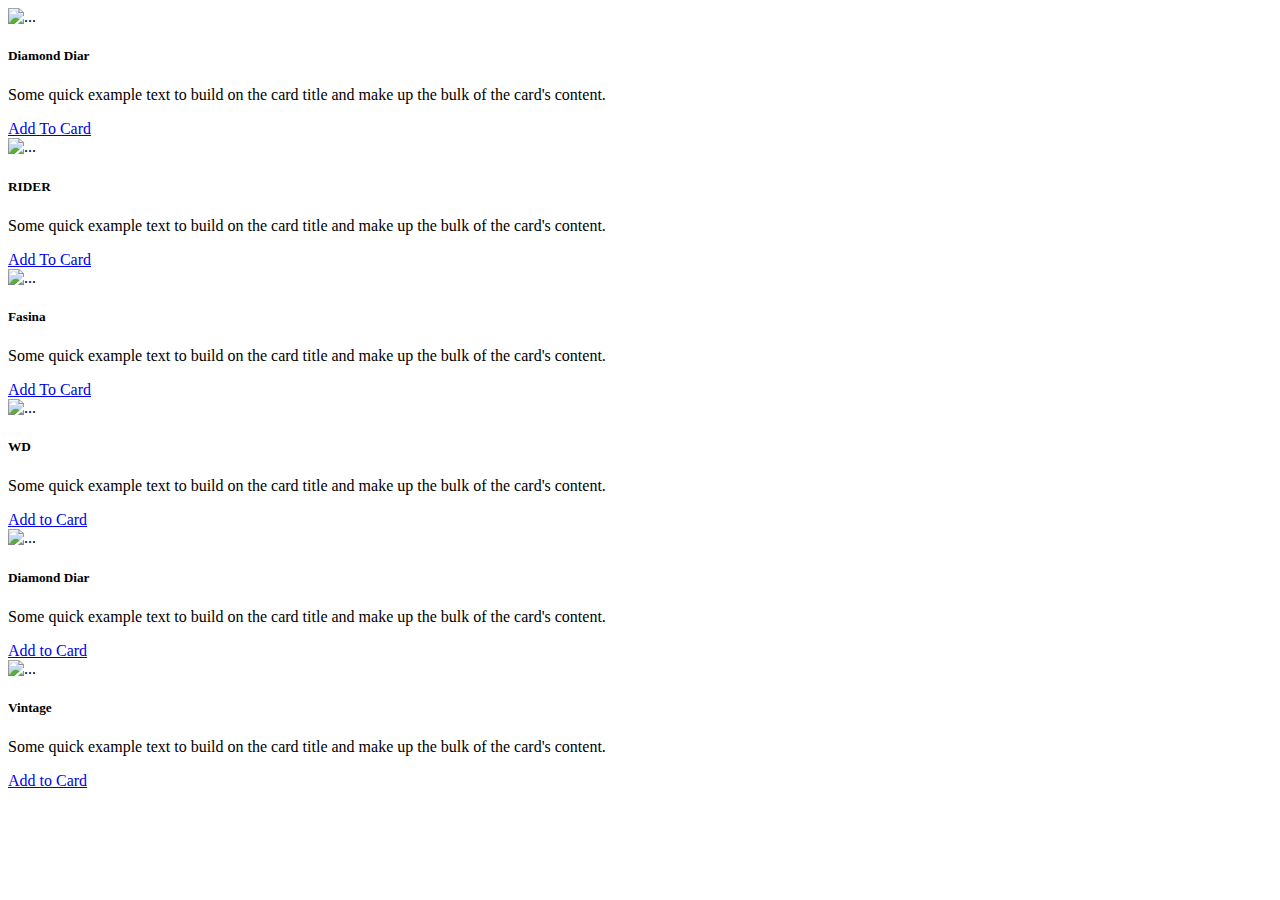
==== watch-2.html @ 6eaab4ea "website uploaded" ====
<!DOCTYPE html>
<html lang="en">
<head>
    <meta charset="UTF-8">
    <meta name="viewport" content="width=device-width, initial-scale=1.0">
    <title>Document</title>
    <link href="https://cdn.jsdelivr.net/npm/bootstrap@5.0.2/dist/css/bootstrap.min.css" rel="stylesheet" integrity="sha384-EVSTQN3/azprG1Anm3QDgpJLIm9Nao0Yz1ztcQTwFspd3yD65VohhpuuCOmLASjC" crossorigin="anonymous">
    <style>
        .card img{
            height: 600px !important;
        
        }
    </style>
</head>
<body>
    <div class="container">
        <div class="card">
            <img src="watch-pic-1.jpg" class="card-img-top" alt="...">
            <div class="card-body mx-auto text-center">
              <h5 class="card-title">Diamond Diar</h5>
              <p class="card-text">Some quick example text to build on the card title and make up the bulk of the card's content.</p>
              <a href="watch-3.html" class="btn btn-dark">Add To Card</a>
            </div>
          </div>
        <div class="card">
            <img src="watch-pic-2.jpg" class="card-img-top" alt="..." id="second-card">
            <div class="card-body mx-auto text-center">
              <h5 class="card-title">RIDER</h5>
              <p class="card-text">Some quick example text to build on the card title and make up the bulk of the card's content.</p>
              <a href="watch-3.html" class="btn btn-dark">Add To Card</a>
            </div>
          </div>
        <div class="card">
            <img src="watch-pic-3.jpg" class="card-img-top" alt="..." id="third-card">
            <div class="card-body mx-auto text-center">
              <h5 class="card-title">Fasina</h5>
              <p class="card-text">Some quick example text to build on the card title and make up the bulk of the card's content.</p>
              <a href="watch-3.html" class="btn btn-dark">Add To Card</a>
            </div>
          </div>
        <div class="card">
            <img src="waitc-pic-4.jpg" class="card-img-top" alt="..." id="fourth-card">
            <div class="card-body mx-auto text-center">
              <h5 class="card-title">WD</h5>
              <p class="card-text">Some quick example text to build on the card title and make up the bulk of the card's content.</p>
              <a href="watch-3.html" class="btn btn-dark">Add to Card</a>
            </div>
          </div>
        <div class="card">
            <img src="watch-pic-5.jpg" class="card-img-top" alt="..." id="fifth-card">
            <div class="card-body mx-auto text-center">
              <h5 class="card-title">Diamond Diar</h5>
              <p class="card-text">Some quick example text to build on the card title and make up the bulk of the card's content.</p>
              <a href="watch-3.html" class="btn btn-dark">Add to Card</a>
            </div>
          </div>
        <div class="card">
            <img src="watch-pic-6.jpg" class="card-img-top" alt="..." id="sixth-card">
            <div class="card-body mx-auto text-center">
              <h5 class="card-title">Vintage</h5>
              <p class="card-text">Some quick example text to build on the card title and make up the bulk of the card's content.</p>
              <a href="watch-3.html" class="btn btn-dark">Add to Card</a>
            </div>
          </div>
    </div>






    <script src="https://cdn.jsdelivr.net/npm/@popperjs/core@2.9.2/dist/umd/popper.min.js" integrity="sha384-IQsoLXl5PILFhosVNubq5LC7Qb9DXgDA9i+tQ8Zj3iwWAwPtgFTxbJ8NT4GN1R8p" crossorigin="anonymous"></script>
<script src="https://cdn.jsdelivr.net/npm/bootstrap@5.0.2/dist/js/bootstrap.min.js" integrity="sha384-cVKIPhGWiC2Al4u+LWgxfKTRIcfu0JTxR+EQDz/bgldoEyl4H0zUF0QKbrJ0EcQF" crossorigin="anonymous"></script>
</body>
</html>
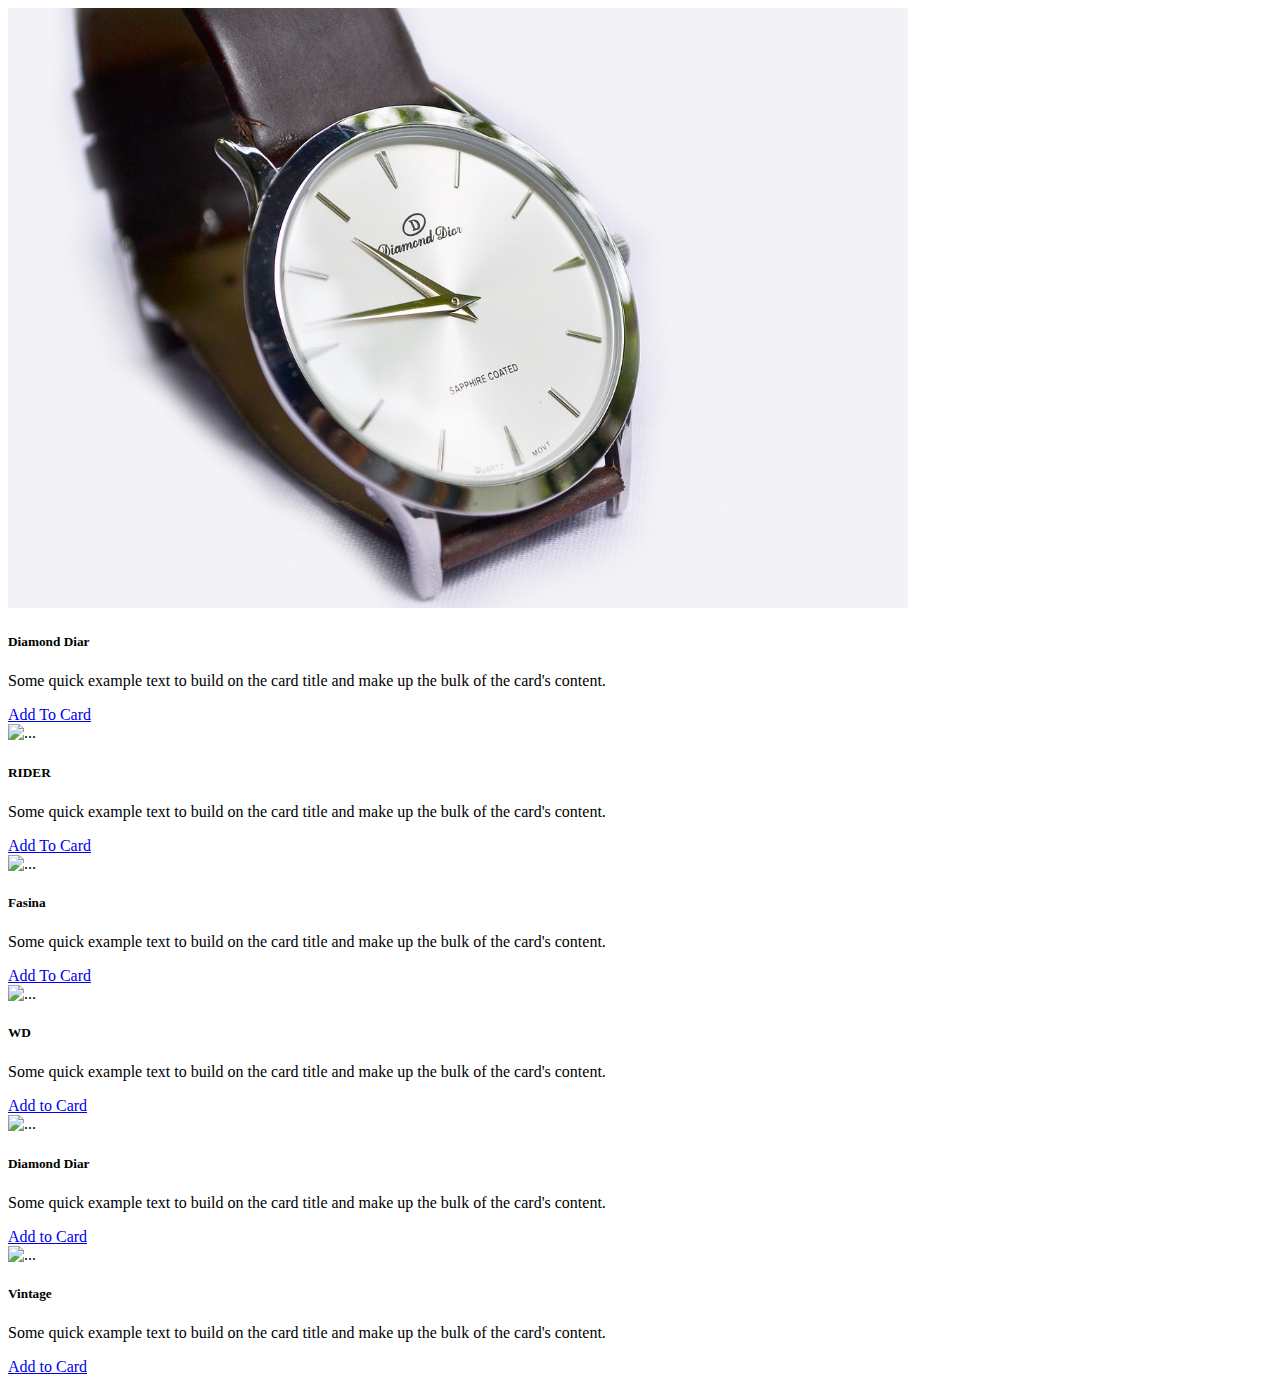
==== commit df27898d: "Update watch-2.html" ====
--- a/watch-2.html
+++ b/watch-2.html
@@ -15,7 +15,7 @@
 <body>
     <div class="container">
         <div class="card">
-            <img src="watch-pic-1.jpg" class="card-img-top" alt="...">
+            <img src="images/watch-pic-1.jpg" class="card-img-top" alt="...">
             <div class="card-body mx-auto text-center">
               <h5 class="card-title">Diamond Diar</h5>
               <p class="card-text">Some quick example text to build on the card title and make up the bulk of the card's content.</p>
@@ -72,4 +72,4 @@
     <script src="https://cdn.jsdelivr.net/npm/@popperjs/core@2.9.2/dist/umd/popper.min.js" integrity="sha384-IQsoLXl5PILFhosVNubq5LC7Qb9DXgDA9i+tQ8Zj3iwWAwPtgFTxbJ8NT4GN1R8p" crossorigin="anonymous"></script>
 <script src="https://cdn.jsdelivr.net/npm/bootstrap@5.0.2/dist/js/bootstrap.min.js" integrity="sha384-cVKIPhGWiC2Al4u+LWgxfKTRIcfu0JTxR+EQDz/bgldoEyl4H0zUF0QKbrJ0EcQF" crossorigin="anonymous"></script>
 </body>
-</html>+</html>
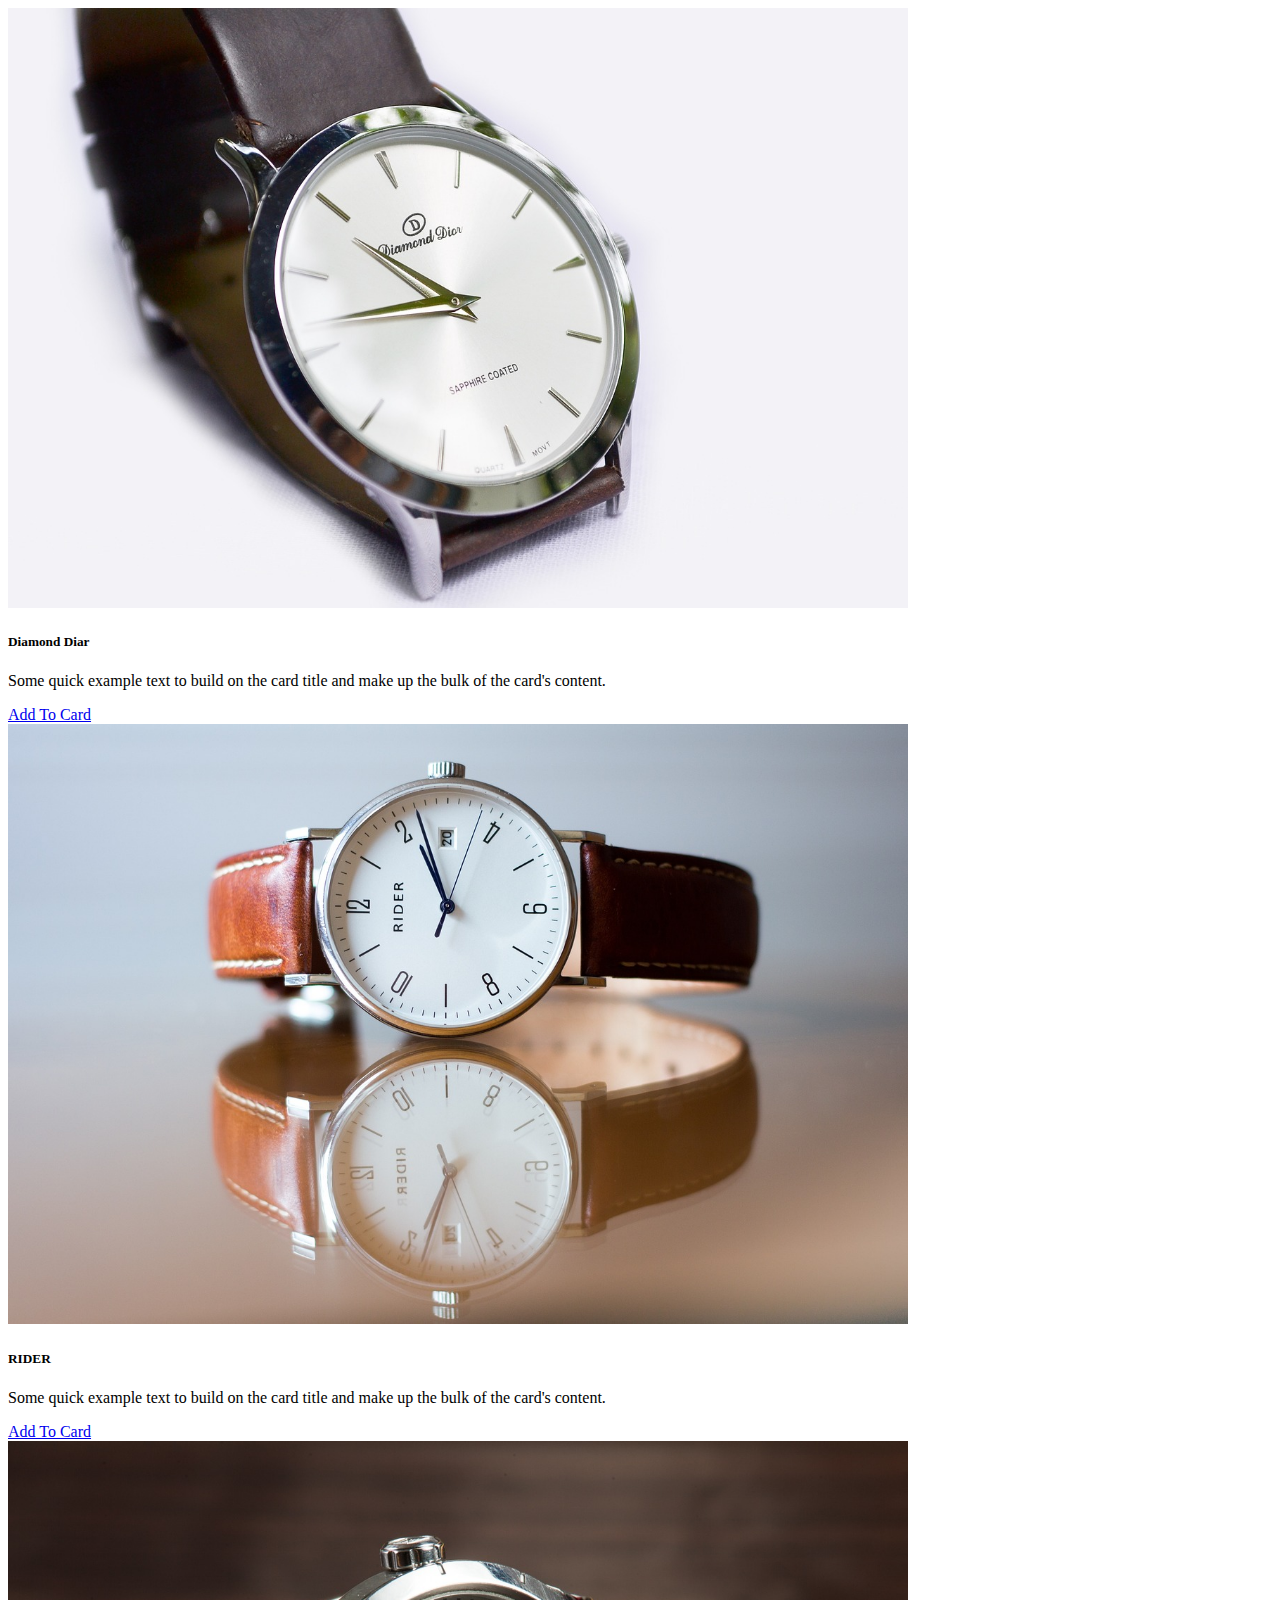
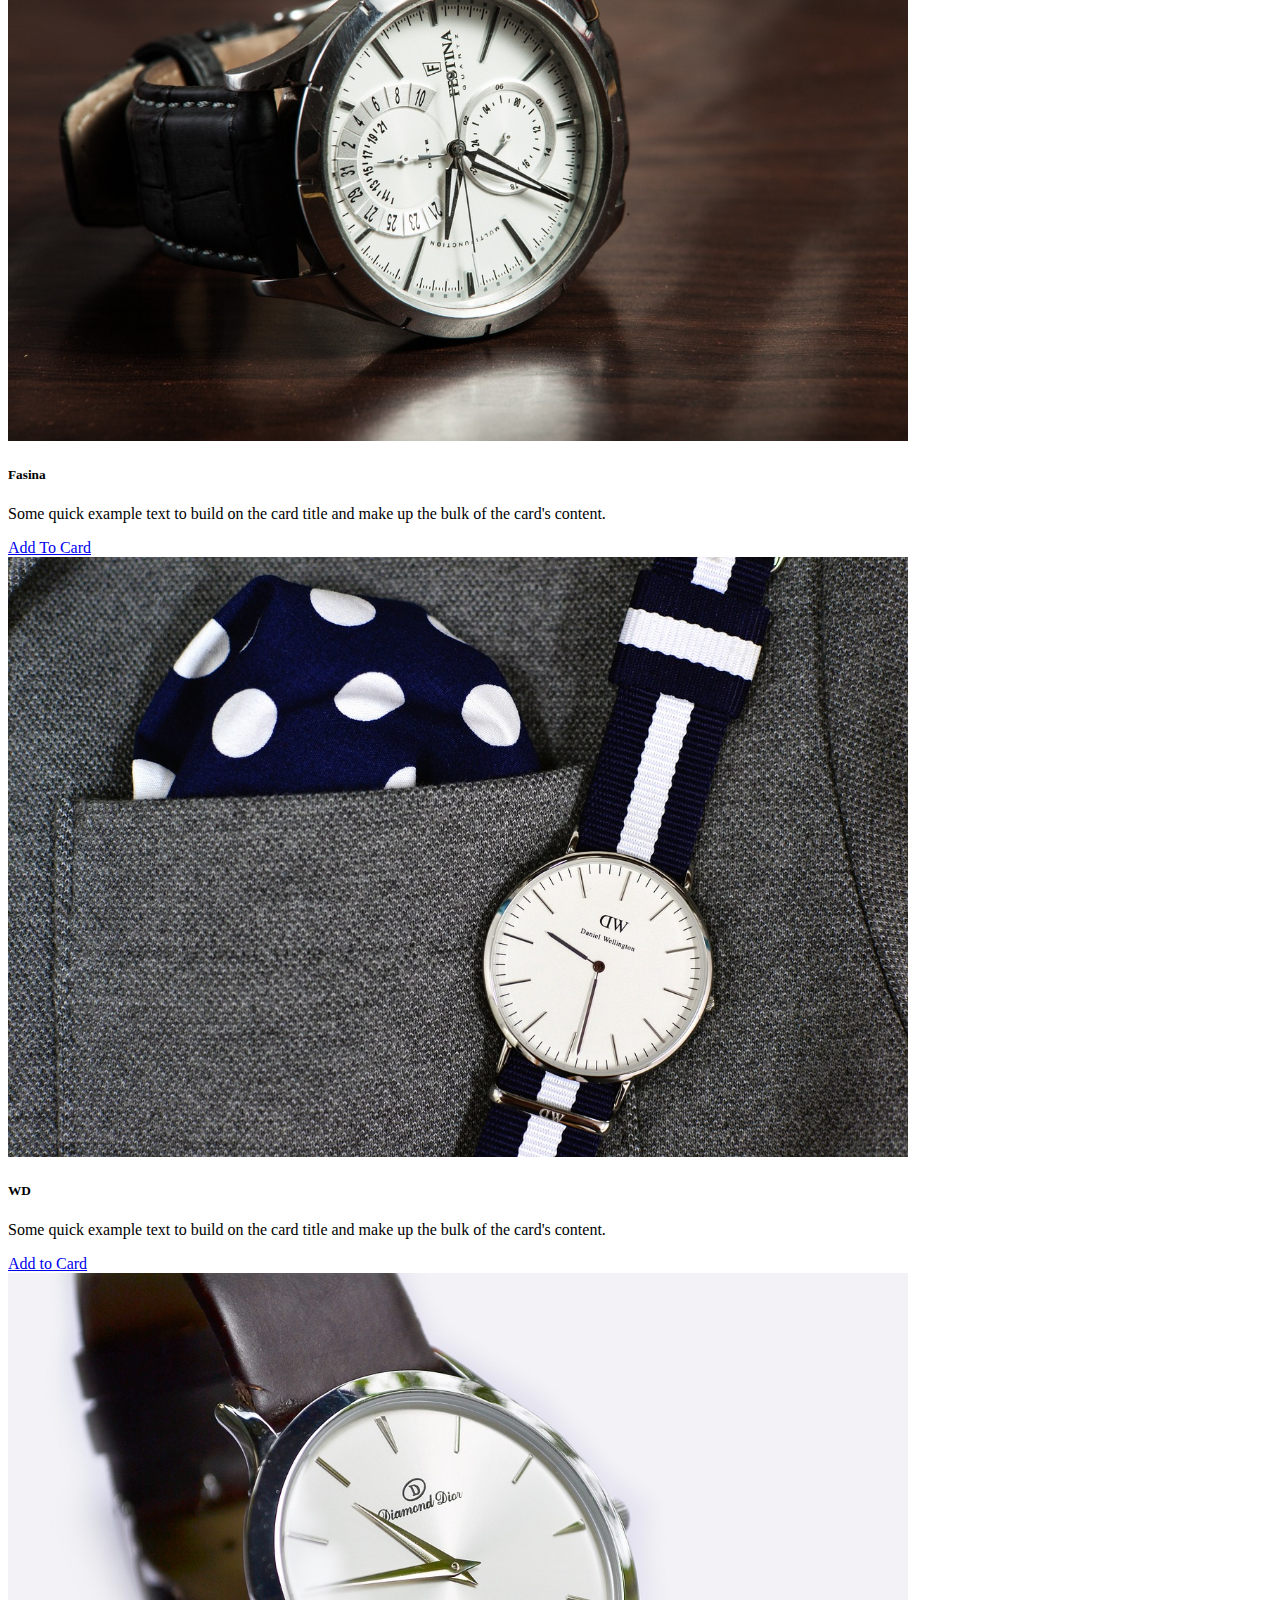
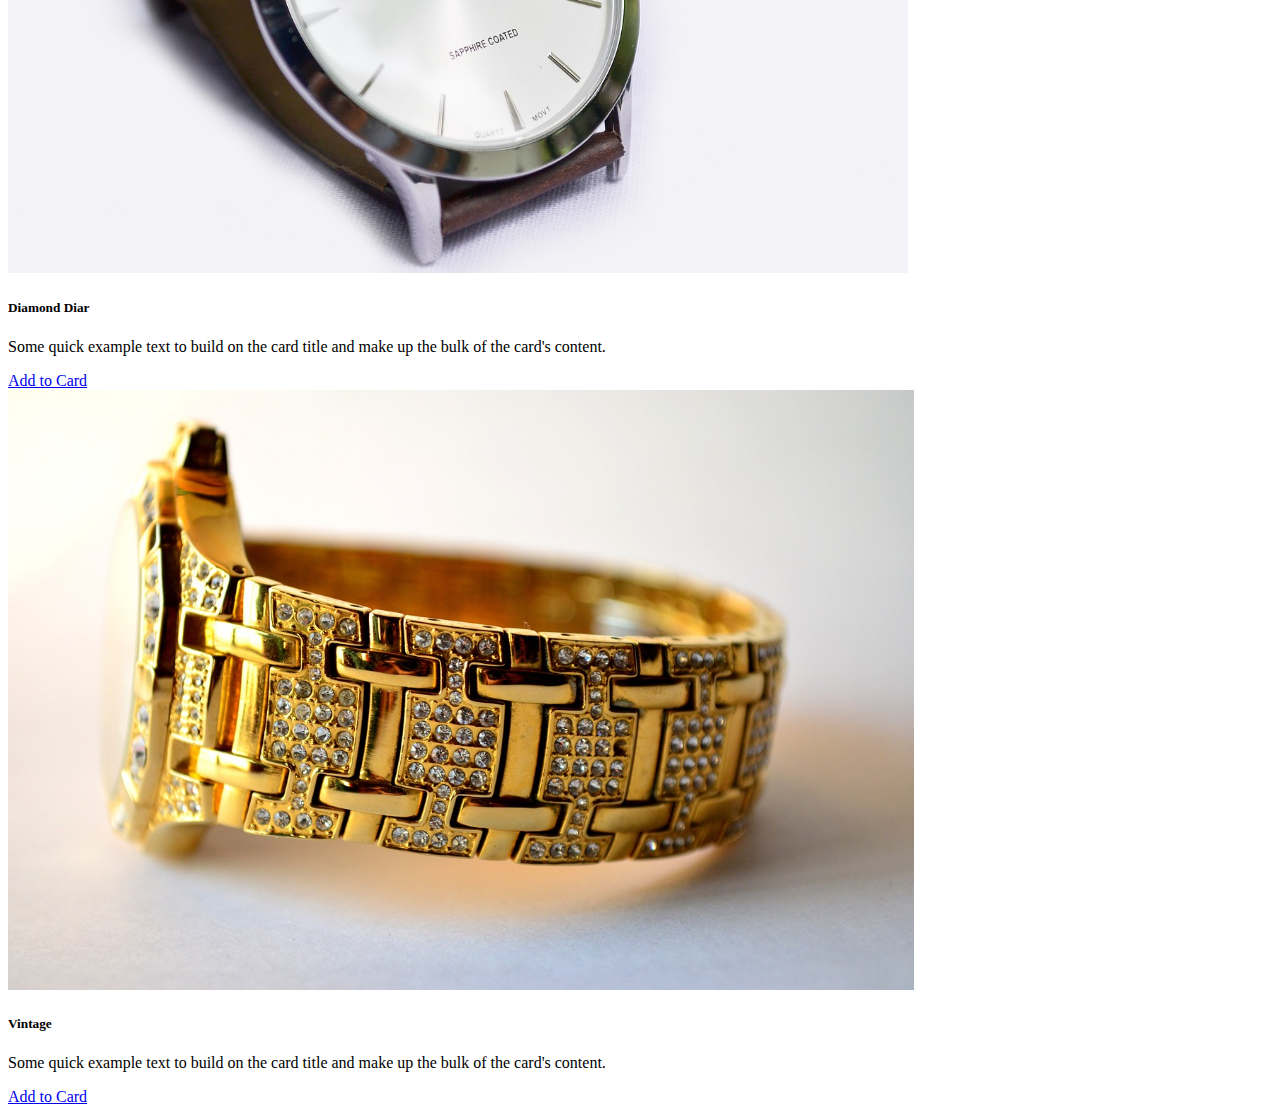
==== commit fe85125a: "Update watch-2.html" ====
--- a/watch-2.html
+++ b/watch-2.html
@@ -23,7 +23,7 @@
             </div>
           </div>
         <div class="card">
-            <img src="watch-pic-2.jpg" class="card-img-top" alt="..." id="second-card">
+            <img src="images/watch-pic-2.jpg" class="card-img-top" alt="..." id="second-card">
             <div class="card-body mx-auto text-center">
               <h5 class="card-title">RIDER</h5>
               <p class="card-text">Some quick example text to build on the card title and make up the bulk of the card's content.</p>
@@ -31,7 +31,7 @@
             </div>
           </div>
         <div class="card">
-            <img src="watch-pic-3.jpg" class="card-img-top" alt="..." id="third-card">
+            <img src="images/watch-pic-3.jpg" class="card-img-top" alt="..." id="third-card">
             <div class="card-body mx-auto text-center">
               <h5 class="card-title">Fasina</h5>
               <p class="card-text">Some quick example text to build on the card title and make up the bulk of the card's content.</p>
@@ -39,7 +39,7 @@
             </div>
           </div>
         <div class="card">
-            <img src="waitc-pic-4.jpg" class="card-img-top" alt="..." id="fourth-card">
+            <img src="images/waitc-pic-4.jpg" class="card-img-top" alt="..." id="fourth-card">
             <div class="card-body mx-auto text-center">
               <h5 class="card-title">WD</h5>
               <p class="card-text">Some quick example text to build on the card title and make up the bulk of the card's content.</p>
@@ -47,7 +47,7 @@
             </div>
           </div>
         <div class="card">
-            <img src="watch-pic-5.jpg" class="card-img-top" alt="..." id="fifth-card">
+            <img src="images/watch-pic-5.jpg" class="card-img-top" alt="..." id="fifth-card">
             <div class="card-body mx-auto text-center">
               <h5 class="card-title">Diamond Diar</h5>
               <p class="card-text">Some quick example text to build on the card title and make up the bulk of the card's content.</p>
@@ -55,7 +55,7 @@
             </div>
           </div>
         <div class="card">
-            <img src="watch-pic-6.jpg" class="card-img-top" alt="..." id="sixth-card">
+            <img src="images/watch-pic-6.jpg" class="card-img-top" alt="..." id="sixth-card">
             <div class="card-body mx-auto text-center">
               <h5 class="card-title">Vintage</h5>
               <p class="card-text">Some quick example text to build on the card title and make up the bulk of the card's content.</p>
